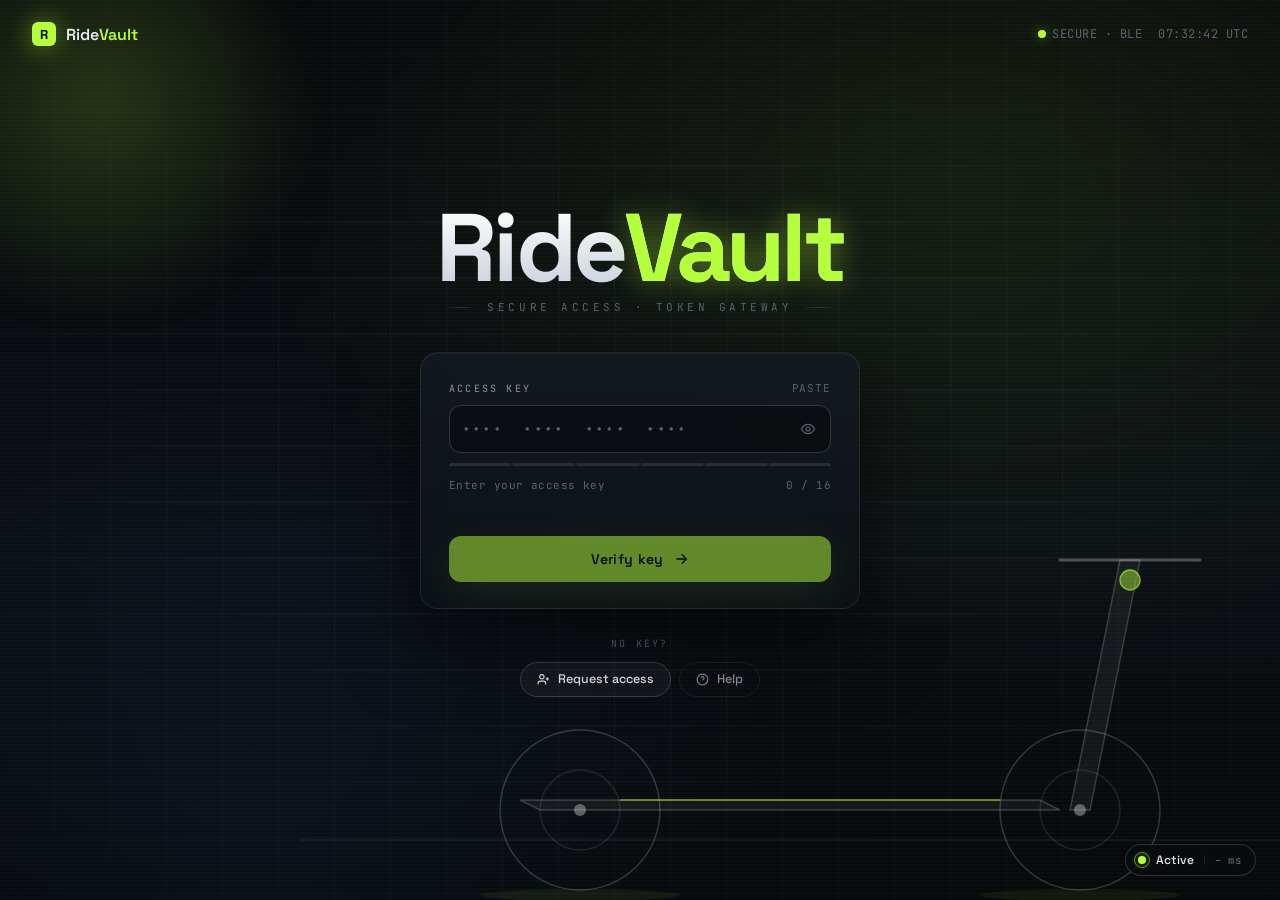
==== ride/index.html @ 873e5217 "Create index.html" ====
<!doctype html>
<html lang="en">
<head>
<meta charset="utf-8" />
<meta name="viewport" content="width=device-width,initial-scale=1,maximum-scale=1" />
<title>RideVault</title>
<link rel="preconnect" href="https://fonts.googleapis.com">
<link rel="preconnect" href="https://fonts.gstatic.com" crossorigin>
<link href="https://fonts.googleapis.com/css2?family=Space+Grotesk:wght@400;500;600;700&family=JetBrains+Mono:wght@400;500;600&display=swap" rel="stylesheet">
<style>
:root {
  --bg-0: #07090c;
  --bg-1: #0c1117;
  --bg-2: #131a22;
  --line: rgba(255,255,255,0.08);
  --line-strong: rgba(255,255,255,0.16);
  --fg: #e7ecf3;
  --fg-dim: #8a95a5;
  --fg-mute: #5a6470;
  --accent: #b6ff3c;
  --accent-soft: rgba(182,255,60,0.12);
  --accent-glow: rgba(182,255,60,0.45);
  --danger: #ff6a6a;
  --yellow: #ffb547;
}
* { box-sizing: border-box; margin: 0; padding: 0; -webkit-tap-highlight-color: transparent; }
html, body { height: 100%; }
body {
  font-family: "Space Grotesk", system-ui, sans-serif;
  background: var(--bg-0); color: var(--fg);
  -webkit-font-smoothing: antialiased; min-height: 100dvh;
}

/* Sections */
.section { display: none; }
.section.visible { display: block; }
#sec-login { height: 100dvh; overflow: hidden; }
#sec-connect, #sec-controls {
  min-height: 100dvh; display: none; flex-direction: column;
  align-items: center; justify-content: center; padding: 2rem 1.25rem 3rem;
}
#sec-connect.visible, #sec-controls.visible { display: flex; }

/* Loading overlay */
#loading-overlay {
  position: fixed; inset: 0; z-index: 999;
  background: var(--bg-0);
  display: flex; align-items: center; justify-content: center;
  flex-direction: column; gap: 16px;
  transition: opacity .4s;
}
#loading-overlay.fade { opacity: 0; pointer-events: none; }
.loading-brand { font-weight: 700; font-size: 28px; letter-spacing: -0.03em; }
.loading-brand span { color: var(--accent); }
.loading-spinner {
  width: 28px; height: 28px;
  border: 2px solid var(--line-strong); border-top-color: var(--accent);
  border-radius: 50%; animation: spin .75s linear infinite;
}
@keyframes spin { to { transform: rotate(360deg); } }

/* Background */
.bg {
  position: fixed; inset: 0; z-index: 0; overflow: hidden;
  background:
    radial-gradient(1200px 800px at 75% 20%, rgba(182,255,60,0.08), transparent 60%),
    radial-gradient(900px 700px at 20% 90%, rgba(60,140,255,0.06), transparent 60%),
    linear-gradient(180deg, #06080b 0%, #0a0e13 60%, #060809 100%);
}
.bg-grid {
  position: absolute; inset: -2px;
  background-image: linear-gradient(var(--line) 1px, transparent 1px),
    linear-gradient(90deg, var(--line) 1px, transparent 1px);
  background-size: 56px 56px;
  mask-image: radial-gradient(ellipse 80% 70% at 50% 50%, #000 40%, transparent 100%);
  opacity: 0.55;
}
.bg-scan {
  position: absolute; inset: 0;
  background: repeating-linear-gradient(to bottom, rgba(255,255,255,0.014) 0 2px, transparent 2px 4px);
  pointer-events: none;
}
.orb {
  position: absolute; width: 520px; height: 520px;
  left: -160px; top: -160px; border-radius: 50%;
  background: radial-gradient(circle at 50% 50%, rgba(182,255,60,0.18), transparent 60%);
  filter: blur(20px); animation: drift 18s ease-in-out infinite alternate;
}
@keyframes drift { 0% { transform: translate(0,0) scale(1); } 100% { transform: translate(80px,60px) scale(1.1); } }
.scooter-wrap {
  position: absolute; right: -120px; bottom: -60px;
  width: 1100px; height: 620px; pointer-events: none;
  filter: drop-shadow(0 30px 80px rgba(182,255,60,0.08)); opacity: 0.85;
}
.scooter-wrap svg { width: 100%; height: 100%; display: block; }

/* Topbar */
.topbar {
  position: fixed; top: 0; left: 0; right: 0; z-index: 5;
  display: flex; align-items: center; justify-content: space-between;
  padding: 22px 32px; pointer-events: none;
}
.topbar > * { pointer-events: auto; }
.brand { display: flex; align-items: center; gap: 10px; font-weight: 600; font-size: 16px; }
.brand-mark {
  width: 24px; height: 24px; display: grid; place-items: center;
  border-radius: 6px; background: var(--accent); color: #07090c;
  font-weight: 700; font-size: 13px; box-shadow: 0 0 24px var(--accent-glow);
}
.brand-name b { color: var(--accent); font-weight: 600; }
.top-right {
  display: flex; align-items: center; gap: 16px; color: var(--fg-mute);
  font-size: 12px; font-family: "JetBrains Mono", monospace;
  letter-spacing: 0.04em; text-transform: uppercase;
}
.status-dot {
  width: 8px; height: 8px; border-radius: 50%;
  background: var(--accent); box-shadow: 0 0 12px var(--accent-glow);
  display: inline-block; margin-right: 6px; animation: pulse 2.4s ease-in-out infinite;
}
@keyframes pulse { 0%,100% { opacity:1; } 50% { opacity:0.4; } }

/* Status pill */
.status-pill {
  position: fixed; right: 24px; bottom: 24px; z-index: 4;
  display: inline-flex; align-items: center; gap: 10px;
  padding: 9px 14px 9px 12px;
  background: rgba(8,12,16,0.7); border: 1px solid var(--line-strong); border-radius: 99px;
  color: var(--fg); font: 500 12px/1 "Space Grotesk", sans-serif;
  backdrop-filter: blur(12px); cursor: pointer; transition: border-color .2s;
}
.status-pill:hover { border-color: var(--accent); }
.status-pill-dot {
  width: 8px; height: 8px; border-radius: 50%;
  background: var(--accent); box-shadow: 0 0 10px var(--accent-glow); position: relative;
}
.status-pill-dot::after {
  content: ""; position: absolute; inset: -4px;
  border-radius: 50%; border: 1px solid var(--accent);
  opacity: 0.5; animation: ping 2.2s ease-out infinite;
}
@keyframes ping { 0% { transform: scale(0.6); opacity: 0.6; } 100% { transform: scale(1.6); opacity: 0; } }
.status-pill-meta {
  color: var(--fg-mute); font-family: "JetBrains Mono", monospace;
  font-size: 10.5px; letter-spacing: 0.04em;
  padding-left: 10px; border-left: 1px solid var(--line);
}

/* Battery pill */
.bat-pill {
  position: fixed; right: 24px; bottom: 24px; z-index: 4;
  display: none; align-items: center; gap: 8px; padding: 8px 14px 8px 11px;
  background: rgba(8,12,16,0.82); border: 1px solid var(--line-strong); border-radius: 99px;
  color: var(--fg); font: 600 13px/1 "Space Grotesk", sans-serif;
  backdrop-filter: blur(12px); transition: border-color .3s;
}
.bat-pill.visible { display: inline-flex; }
.bat-pill-pct { font-family: "JetBrains Mono", monospace; font-size: 13px; letter-spacing: 0.03em; }

/* Login */
.stage {
  position: relative; z-index: 2; height: 100vh;
  display: grid; place-items: center; padding: 80px 24px;
}
.hero {
  position: relative; width: min(440px, 100%);
  display: flex; flex-direction: column; align-items: center;
}
.wordmark {
  font-weight: 700; font-size: clamp(56px, 9vw, 96px);
  line-height: 0.95; letter-spacing: -0.04em; text-align: center; margin: 0 0 6px;
  background: linear-gradient(180deg, #fff 0%, #c8d0dc 100%);
  -webkit-background-clip: text; background-clip: text; color: transparent;
}
.wordmark .v { color: var(--accent); -webkit-text-fill-color: var(--accent); text-shadow: 0 0 30px var(--accent-glow); }
.tagline {
  font-family: "JetBrains Mono", monospace; font-size: 11px; letter-spacing: 0.32em;
  color: var(--fg-mute); text-transform: uppercase; margin: 0 0 38px;
  display: flex; align-items: center; gap: 10px;
}
.tagline::before, .tagline::after {
  content: ""; height: 1px; flex: 1;
  background: linear-gradient(90deg, transparent, var(--line-strong), transparent); min-width: 32px;
}

.card-login {
  width: 100%;
  background: linear-gradient(180deg, rgba(20,26,34,0.78), rgba(12,17,23,0.78));
  border: 1px solid var(--line); border-radius: 18px;
  backdrop-filter: blur(14px);
  box-shadow: 0 1px 0 rgba(255,255,255,0.04) inset, 0 30px 80px rgba(0,0,0,0.55);
  overflow: hidden;
}
.panel { padding: 28px 28px 26px; }
.label-row { display: flex; justify-content: space-between; align-items: baseline; margin-bottom: 10px; }
.label { font-family: "JetBrains Mono", monospace; font-size: 10px; letter-spacing: 0.22em; color: var(--fg-dim); text-transform: uppercase; }
.label-help { font-size: 11px; color: var(--fg-mute); background: none; border: 0; cursor: pointer; font-family: "JetBrains Mono", monospace; letter-spacing: 0.08em; text-transform: uppercase; }
.label-help:hover { color: var(--accent); }

.input-shell {
  position: relative; border: 1px solid var(--line-strong); border-radius: 12px;
  background: rgba(7,9,12,0.6); transition: border-color .2s, box-shadow .2s;
  display: flex; align-items: stretch;
}
.input-shell:focus-within { border-color: var(--accent); box-shadow: 0 0 0 3px var(--accent-soft); }
.input-shell.error { border-color: var(--danger); box-shadow: 0 0 0 3px rgba(255,106,106,0.12); }
.input-shell.success { border-color: var(--accent); box-shadow: 0 0 0 3px var(--accent-soft); }
.input-main {
  flex: 1; background: transparent; border: 0; outline: 0;
  padding: 14px 12px; color: var(--fg);
  font-family: "JetBrains Mono", monospace; font-size: 14px; letter-spacing: 0.04em; min-width: 0;
}
.input-main::placeholder { color: var(--fg-mute); letter-spacing: 0.16em; }
.input-action { background: none; border: 0; cursor: pointer; padding: 0 14px; color: var(--fg-mute); display: grid; place-items: center; transition: color .2s; }
.input-action:hover { color: var(--fg); }

.meter { height: 3px; margin-top: 10px; background: rgba(255,255,255,0.05); border-radius: 99px; overflow: hidden; display: flex; gap: 3px; }
.meter span { flex: 1; background: rgba(255,255,255,0.06); border-radius: 99px; transition: background .25s; }
.meter span.on { background: var(--accent); box-shadow: 0 0 8px var(--accent-glow); }

.hint { margin-top: 12px; display: flex; justify-content: space-between; align-items: center; font-size: 11px; color: var(--fg-mute); font-family: "JetBrains Mono", monospace; letter-spacing: 0.04em; }
.hint .err { color: var(--danger); }
.hint .ok  { color: var(--accent); }

.submit {
  display: flex; align-items: center; justify-content: center; gap: 10px;
  width: 100%; margin-top: 22px; padding: 14px 18px;
  background: var(--accent); color: #07090c; border: 0; border-radius: 12px;
  font: inherit; font-weight: 600; font-size: 14px; letter-spacing: 0.02em;
  cursor: pointer; transition: transform .12s, box-shadow .2s, filter .2s;
  box-shadow: 0 12px 40px rgba(182,255,60,0.18), 0 0 0 1px rgba(255,255,255,0.06) inset;
  position: relative; overflow: hidden;
}
.submit:hover { filter: brightness(1.05); }
.submit:active { transform: translateY(1px); }
.submit[disabled] { opacity: 0.5; cursor: not-allowed; }
.submit .arrow { transition: transform .2s; }
.submit:hover .arrow { transform: translateX(3px); }
.submit.loading { color: transparent; }
.submit .spinner-btn { position: absolute; inset: 0; display: grid; place-items: center; color: #07090c; }
.submit .spinner-btn[hidden] { display: none !important; }
.submit .spinner-btn::after { content: ""; width: 16px; height: 16px; border: 2px solid rgba(7,9,12,0.25); border-top-color: #07090c; border-radius: 50%; animation: spin .7s linear infinite; }

.footer-cta { margin-top: 28px; display: flex; flex-direction: column; align-items: center; gap: 12px; }
.footer-cta-text { font-family: "JetBrains Mono", monospace; font-size: 10px; letter-spacing: 0.22em; text-transform: uppercase; color: var(--fg-mute); }
.footer-cta-actions { display: flex; gap: 8px; }
.cta { display: inline-flex; align-items: center; gap: 8px; padding: 10px 16px; border-radius: 99px; font: 500 12.5px/1 "Space Grotesk", sans-serif; text-decoration: none; transition: all .2s; }
.cta-primary { background: rgba(255,255,255,0.04); border: 1px solid var(--line-strong); color: var(--fg); }
.cta-primary:hover { background: var(--accent-soft); border-color: var(--accent); color: var(--accent); }
.cta-ghost { background: transparent; border: 1px solid var(--line); color: var(--fg-dim); }
.cta-ghost:hover { border-color: var(--line-strong); color: var(--fg); }

/* Controls */
.ctrl-card {
  width: 100%; max-width: 380px;
  background: linear-gradient(180deg, rgba(20,26,34,0.78), rgba(12,17,23,0.78));
  border: 1px solid var(--line); border-radius: 18px;
  backdrop-filter: blur(14px); box-shadow: 0 30px 80px rgba(0,0,0,0.55); overflow: hidden;
}
.scooter-stage {
  padding: 2rem 1.5rem 1.25rem; text-align: center;
  background: linear-gradient(180deg, rgba(182,255,60,0.04) 0%, transparent 60%);
  border-bottom: 1px solid var(--line); position: relative;
}
.scooter-ring {
  position: absolute; top: 50%; left: 50%; transform: translate(-50%, -48%);
  width: 170px; height: 170px; border-radius: 50%; border: 1px solid rgba(182,255,60,0.1); pointer-events: none;
}
.scooter-ring::before { content: ''; position: absolute; inset: 12px; border-radius: 50%; border: 1px solid rgba(182,255,60,0.06); }
.scooter-svg { position: relative; z-index: 1; margin-bottom: 1rem; }
.scooter-title-row { display: flex; align-items: center; justify-content: center; gap: 0.45rem; }
.scooter-title { font-size: 1.05rem; font-weight: 700; }
.dot { width: 7px; height: 7px; border-radius: 50%; background: var(--fg-mute); flex-shrink: 0; transition: background .3s; }
.dot.live { background: var(--accent); box-shadow: 0 0 8px var(--accent-glow); animation: blink 2.2s ease-in-out infinite; }
.dot.busy { background: var(--yellow); animation: blink 0.75s ease-in-out infinite; }
@keyframes blink { 0%,100% { opacity:1; } 50% { opacity:0.35; } }
.scooter-sub { font-size: 0.76rem; color: var(--fg-mute); margin-top: 0.25rem; }

.actions { padding: 1rem; display: flex; flex-direction: column; gap: 0.55rem; }
.btn { border: none; border-radius: 10px; font-size: 0.92rem; font-weight: 700; padding: 0.8rem 1rem; cursor: pointer; display: flex; align-items: center; justify-content: center; gap: 0.5rem; transition: opacity .15s, transform .1s; letter-spacing: 0.15px; font-family: "Space Grotesk", sans-serif; }
.btn:active { transform: scale(0.97); opacity: 0.88; }
.btn-green { background: var(--accent); color: #07090c; box-shadow: 0 4px 16px rgba(182,255,60,0.22); }
.btn-flat { background: rgba(255,255,255,0.06); color: var(--fg); border: 1px solid var(--line); }
.btn-ghost { background: transparent; color: var(--fg-mute); border: 1px solid var(--line); }
.btn-row { display: flex; gap: 0.55rem; }
.btn-row .btn { flex: 1; }
.btn-out { margin-top: 0.75rem; background: transparent; color: var(--fg-mute); border: 1px solid var(--line); border-radius: 10px; font-size: 0.85rem; font-weight: 600; padding: 0.7rem 1rem; cursor: pointer; width: 100%; max-width: 380px; display: flex; align-items: center; justify-content: center; gap: 0.4rem; font-family: "Space Grotesk", sans-serif; transition: color .15s, border-color .15s; }
.btn-out:hover { color: var(--fg); border-color: var(--line-strong); }

.status-bar { display: flex; align-items: center; justify-content: space-between; padding: 0.55rem 1rem 0; }
.status-label { font-size: 0.72rem; color: var(--fg-mute); font-family: "JetBrains Mono", monospace; }
.btn-refresh { background: none; border: none; color: var(--fg-mute); font-size: 0.75rem; cursor: pointer; padding: 0.2rem 0.4rem; border-radius: 6px; transition: color .15s, background .15s; }
.btn-refresh:hover { color: var(--accent); background: var(--accent-soft); }

.toast { position: fixed; bottom: 2rem; left: 50%; transform: translateX(-50%) translateY(100px); background: rgba(8,12,16,0.9); border: 1px solid var(--line-strong); border-radius: 99px; padding: 0.6rem 1.4rem; font-size: 0.82rem; font-weight: 600; white-space: nowrap; transition: transform .32s cubic-bezier(0.34,1.56,0.64,1), opacity .28s; opacity: 0; z-index: 200; pointer-events: none; font-family: "Space Grotesk", sans-serif; }
.toast.show { transform: translateX(-50%) translateY(0); opacity: 1; }
.toast.ok   { border-color: var(--accent); color: var(--accent); }
.toast.err  { border-color: var(--danger); color: var(--danger); }
.toast.info { color: var(--fg); }

.spin { width: 17px; height: 17px; border: 2px solid rgba(255,255,255,0.2); border-top-color: currentColor; border-radius: 50%; animation: spin .65s linear infinite; flex-shrink: 0; }
.btn-green .spin { border-color: rgba(7,9,12,0.2); border-top-color: #07090c; }

@media (max-width: 420px) { .panel { padding: 22px 20px; } }
</style>
</head>
<body>

<!-- Loading overlay shown while checking saved session -->
<div id="loading-overlay">
  <div class="loading-brand">Ride<span>Vault</span></div>
  <div class="loading-spinner"></div>
</div>

<!-- Background -->
<div class="bg" id="bg" aria-hidden="true">
  <div class="orb"></div>
  <div class="bg-grid"></div>
  <div class="scooter-wrap" id="scooterWrap">
    <svg viewBox="0 0 1100 620" fill="none" stroke="rgba(255,255,255,0.18)" stroke-width="1.4">
      <line x1="0" y1="500" x2="1100" y2="500" stroke="rgba(255,255,255,0.08)"/>
      <circle cx="280" cy="470" r="80" stroke="rgba(255,255,255,0.22)"/><circle cx="280" cy="470" r="40" stroke="rgba(255,255,255,0.12)"/><circle cx="280" cy="470" r="6" fill="rgba(255,255,255,0.4)" stroke="none"/>
      <circle cx="780" cy="470" r="80" stroke="rgba(255,255,255,0.22)"/><circle cx="780" cy="470" r="40" stroke="rgba(255,255,255,0.12)"/><circle cx="780" cy="470" r="6" fill="rgba(255,255,255,0.4)" stroke="none"/>
      <path d="M 220 460 L 740 460 L 760 470 L 240 470 Z" fill="rgba(255,255,255,0.06)" stroke="rgba(255,255,255,0.22)"/>
      <line x1="320" y1="460" x2="700" y2="460" stroke="rgba(182,255,60,0.5)" stroke-width="2"/>
      <path d="M 770 470 L 820 220 L 840 220 L 790 470 Z" fill="rgba(255,255,255,0.06)" stroke="rgba(255,255,255,0.22)"/>
      <line x1="760" y1="220" x2="900" y2="220" stroke="rgba(255,255,255,0.3)" stroke-width="3" stroke-linecap="round"/>
      <circle cx="830" cy="240" r="10" fill="rgba(182,255,60,0.5)" stroke="rgba(182,255,60,0.8)"/>
      <ellipse cx="280" cy="555" rx="100" ry="6" fill="rgba(182,255,60,0.08)" stroke="none"/>
      <ellipse cx="780" cy="555" rx="100" ry="6" fill="rgba(182,255,60,0.08)" stroke="none"/>
    </svg>
  </div>
  <div class="bg-scan"></div>
</div>

<!-- Topbar -->
<div class="topbar">
  <div class="brand"><div class="brand-mark">R</div><div class="brand-name">Ride<b>Vault</b></div></div>
  <div class="top-right"><span><span class="status-dot"></span>SECURE · BLE</span><span id="clock">00:00:00 UTC</span></div>
</div>

<!-- LOGIN -->
<div class="section visible" id="sec-login">
  <div class="stage">
    <div class="hero">
      <h1 class="wordmark">Ride<span class="v">Vault</span></h1>
      <p class="tagline">Secure access · Token gateway</p>
      <div class="card-login">
        <div class="panel">
          <form id="form" novalidate>
            <div class="label-row">
              <span class="label">Access Key</span>
              <button type="button" class="label-help" id="pasteBtn">Paste</button>
            </div>
            <div class="input-shell" id="inputShell">
              <input class="input-main" id="tokenInput" type="password"
                spellcheck="false" autocomplete="off" placeholder="••••  ••••  ••••  ••••" maxlength="48" />
              <button type="button" class="input-action" id="toggleVis">
                <svg id="eyeIcon" width="16" height="16" viewBox="0 0 24 24" fill="none" stroke="currentColor" stroke-width="1.8">
                  <path d="M2 12s4-7 10-7 10 7 10 7-4 7-10 7S2 12 2 12z"/><circle cx="12" cy="12" r="3"/>
                </svg>
              </button>
            </div>
            <div class="meter" id="meter"><span></span><span></span><span></span><span></span><span></span><span></span></div>
            <div class="hint">
              <span id="hintLeft">Enter your access key</span>
              <span id="hintRight">0 / 16</span>
            </div>
            <div id="login-err" style="margin-top:10px;font-size:12px;color:var(--danger);font-family:'JetBrains Mono',monospace;min-height:1em"></div>
            <button class="submit" id="submitBtn" type="submit" disabled>
              <span class="label-text">Verify key</span>
              <svg class="arrow" width="16" height="16" viewBox="0 0 24 24" fill="none" stroke="currentColor" stroke-width="2"><path d="M5 12h14M13 5l7 7-7 7"/></svg>
              <span class="spinner-btn" hidden></span>
            </button>
          </form>
        </div>
      </div>
      <div class="footer-cta">
        <div class="footer-cta-text">No key?</div>
        <div class="footer-cta-actions">
          <a href="https://discord.gg/9b5H7mysuz" target="_blank" rel="noopener" class="cta cta-primary">
            <svg width="13" height="13" viewBox="0 0 24 24" fill="none" stroke="currentColor" stroke-width="2"><path d="M16 21v-2a4 4 0 0 0-4-4H6a4 4 0 0 0-4 4v2"/><circle cx="9" cy="7" r="4"/><path d="M19 8v6M22 11h-6"/></svg>
            Request access
          </a>
          <a href="https://discord.gg/9b5H7mysuz" target="_blank" rel="noopener" class="cta cta-ghost">
            <svg width="13" height="13" viewBox="0 0 24 24" fill="none" stroke="currentColor" stroke-width="2"><circle cx="12" cy="12" r="10"/><path d="M9.1 9a3 3 0 0 1 5.8 1c0 2-3 3-3 3"/><line x1="12" y1="17" x2="12.01" y2="17"/></svg>
            Help
          </a>
        </div>
      </div>
    </div>
  </div>
</div>

<!-- CONNECT -->
<div class="section" id="sec-connect">
  <div class="ctrl-card">
    <div class="scooter-stage">
      <div class="scooter-ring"></div>
      <svg class="scooter-svg" width="200" height="120" viewBox="0 0 200 120" fill="none">
        <circle cx="38"  cy="92" r="22" stroke="#b6ff3c" stroke-width="2" opacity="0.25"/><circle cx="38"  cy="92" r="16" stroke="#b6ff3c" stroke-width="2.5" opacity="0.55"/><circle cx="38"  cy="92" r="6"  fill="#b6ff3c"   opacity="0.3"/>
        <circle cx="162" cy="92" r="22" stroke="#b6ff3c" stroke-width="2" opacity="0.25"/><circle cx="162" cy="92" r="16" stroke="#b6ff3c" stroke-width="2.5" opacity="0.55"/><circle cx="162" cy="92" r="6"  fill="#b6ff3c"   opacity="0.3"/>
        <rect x="52" y="84" width="80" height="10" rx="5" fill="#1c1c22" stroke="#b6ff3c" stroke-width="1.8" opacity="0.8"/>
        <path d="M108 89 L130 48" stroke="#b6ff3c" stroke-width="3" stroke-linecap="round"/>
        <line x1="130" y1="48" x2="148" y2="24" stroke="#b6ff3c" stroke-width="3" stroke-linecap="round"/>
        <path d="M148 48 L162 76" stroke="#b6ff3c" stroke-width="2.8" stroke-linecap="round"/>
        <path d="M130 48 L148 48" stroke="#b6ff3c" stroke-width="2.2" stroke-linecap="round"/>
        <line x1="148" y1="24" x2="148" y2="14" stroke="#b6ff3c" stroke-width="2.8" stroke-linecap="round"/>
        <path d="M138 14 L158 14" stroke="#b6ff3c" stroke-width="3" stroke-linecap="round"/>
        <rect x="136" y="11" width="5" height="6" rx="2.5" fill="#b6ff3c" opacity="0.7"/>
        <rect x="159" y="11" width="5" height="6" rx="2.5" fill="#b6ff3c" opacity="0.7"/>
      </svg>
      <div class="scooter-title-row"><div class="dot" id="conn-dot"></div><div class="scooter-title">No scooter connected</div></div>
      <div class="scooter-sub" id="conn-status">Ready to connect</div>
    </div>
    <div class="actions">
      <button class="btn btn-green" id="btn-connect" onclick="doConnect()" style="font-size:1rem;padding:0.95rem">
        <svg width="18" height="18" viewBox="0 0 24 24" fill="none" stroke="currentColor" stroke-width="2.3" stroke-linecap="round" stroke-linejoin="round"><path d="M5 12.55a11 11 0 0 1 14.08 0"/><path d="M1.42 9a16 16 0 0 1 21.16 0"/><path d="M8.53 16.11a6 6 0 0 1 6.95 0"/><circle cx="12" cy="20" r="1" fill="currentColor"/></svg>
        Connect to scooter
      </button>
    </div>
  </div>
  <button class="btn-out" onclick="doLogout()">
    <svg width="14" height="14" viewBox="0 0 24 24" fill="none" stroke="currentColor" stroke-width="2.2" stroke-linecap="round"><path d="M9 21H5a2 2 0 0 1-2-2V5a2 2 0 0 1 2-2h4"/><polyline points="16 17 21 12 16 7"/><line x1="21" y1="12" x2="9" y2="12"/></svg>
    Sign out
  </button>
</div>

<!-- CONTROLS -->
<div class="section" id="sec-controls">
  <div class="ctrl-card">
    <div class="scooter-stage">
      <div class="scooter-ring"></div>
      <svg class="scooter-svg" width="200" height="120" viewBox="0 0 200 120" fill="none">
        <circle cx="38"  cy="92" r="22" stroke="#b6ff3c" stroke-width="2" opacity="0.35"/><circle cx="38"  cy="92" r="16" stroke="#b6ff3c" stroke-width="2.5"/><circle cx="38"  cy="92" r="6"  fill="#b6ff3c"   opacity="0.45"/>
        <circle cx="162" cy="92" r="22" stroke="#b6ff3c" stroke-width="2" opacity="0.35"/><circle cx="162" cy="92" r="16" stroke="#b6ff3c" stroke-width="2.5"/><circle cx="162" cy="92" r="6"  fill="#b6ff3c"   opacity="0.45"/>
        <rect x="52" y="84" width="80" height="10" rx="5" fill="#1c1c22" stroke="#b6ff3c" stroke-width="1.8"/>
        <path d="M108 89 L130 48" stroke="#b6ff3c" stroke-width="3" stroke-linecap="round"/>
        <line x1="130" y1="48" x2="148" y2="24" stroke="#b6ff3c" stroke-width="3" stroke-linecap="round"/>
        <path d="M148 48 L162 76" stroke="#b6ff3c" stroke-width="2.8" stroke-linecap="round"/>
        <path d="M130 48 L148 48" stroke="#b6ff3c" stroke-width="2.2" stroke-linecap="round"/>
        <line x1="148" y1="24" x2="148" y2="14" stroke="#b6ff3c" stroke-width="2.8" stroke-linecap="round"/>
        <path d="M138 14 L158 14" stroke="#b6ff3c" stroke-width="3" stroke-linecap="round"/>
        <rect x="136" y="11" width="5" height="6" rx="2.5" fill="#b6ff3c"/>
        <rect x="159" y="11" width="5" height="6" rx="2.5" fill="#b6ff3c"/>
        <circle cx="162" cy="72" r="7" fill="#b6ff3c" opacity="0.2"/><circle cx="162" cy="72" r="4" fill="#b6ff3c" opacity="0.7"/><circle cx="162" cy="72" r="1.8" fill="white"/>
      </svg>
      <div class="scooter-title-row"><div class="dot live" id="ctrl-dot"></div><div class="scooter-title" id="scooter-name-ctrl">Scooter</div></div>
      <div class="scooter-sub" id="conn-status-ctrl">Connected</div>
    </div>
    <div class="status-bar">
      <span class="status-label" id="conn-status2">Connected</span>
      <button class="btn-refresh" onclick="doRefreshStatus()">
        <svg width="12" height="12" viewBox="0 0 24 24" fill="none" stroke="currentColor" stroke-width="2.5" stroke-linecap="round"><polyline points="23 4 23 10 17 10"/><path d="M20.49 15a9 9 0 1 1-2.12-9.36L23 10"/></svg>
        Refresh
      </button>
    </div>
    <div class="actions">
      <div class="btn-row">
        <button class="btn btn-green" id="btn-unlock" onclick="doCommand('unlock')">
          <svg width="16" height="16" viewBox="0 0 24 24" fill="none" stroke="currentColor" stroke-width="2.3" stroke-linecap="round" stroke-linejoin="round"><rect x="3" y="11" width="18" height="11" rx="2"/><path d="M7 11V7a5 5 0 0 1 9.9-1"/></svg>
          Unlock
        </button>
        <button class="btn btn-flat" id="btn-lock" onclick="doCommand('lock')">
          <svg width="16" height="16" viewBox="0 0 24 24" fill="none" stroke="currentColor" stroke-width="2.3" stroke-linecap="round" stroke-linejoin="round"><rect x="3" y="11" width="18" height="11" rx="2"/><path d="M7 11V7a5 5 0 0 1 10 0v4"/></svg>
          Lock
        </button>
      </div>
      <div class="btn-row" id="btn-bat-row">
        <button class="btn btn-flat" onclick="doCommand('bat_unlock')">
          <svg width="15" height="15" viewBox="0 0 24 24" fill="none" stroke="currentColor" stroke-width="2.2" stroke-linecap="round" stroke-linejoin="round"><rect x="2" y="7" width="16" height="10" rx="2"/><path d="M22 11v2"/><line x1="6" y1="11" x2="12" y2="11"/></svg>
          Open battery
        </button>
        <button class="btn btn-flat" onclick="doCommand('bat_lock')">
          <svg width="15" height="15" viewBox="0 0 24 24" fill="none" stroke="currentColor" stroke-width="2.2" stroke-linecap="round" stroke-linejoin="round"><rect x="2" y="7" width="16" height="10" rx="2"/><path d="M22 11v2"/></svg>
          Close battery
        </button>
      </div>
      <div class="btn-row" style="margin-top:0.1rem">
        <button class="btn btn-ghost" onclick="doDisconnect()">
          <svg width="14" height="14" viewBox="0 0 24 24" fill="none" stroke="currentColor" stroke-width="2.2" stroke-linecap="round"><line x1="18" y1="6" x2="6" y2="18"/><line x1="6" y1="6" x2="18" y2="18"/></svg>
          Disconnect
        </button>
        <button class="btn btn-ghost" onclick="doLogout()">
          <svg width="14" height="14" viewBox="0 0 24 24" fill="none" stroke="currentColor" stroke-width="2.2" stroke-linecap="round"><path d="M9 21H5a2 2 0 0 1-2-2V5a2 2 0 0 1 2-2h4"/><polyline points="16 17 21 12 16 7"/><line x1="21" y1="12" x2="9" y2="12"/></svg>
          Sign out
        </button>
      </div>
    </div>
  </div>
</div>

<button class="status-pill" id="statusPill" type="button">
  <span class="status-pill-dot"></span>
  <span id="statusPillLabel">Active</span>
  <span class="status-pill-meta" id="statusPing">– ms</span>
</button>

<div class="bat-pill" id="batPill">
  <span style="display:flex;align-items:center;color:var(--accent)">
    <svg width="16" height="11" viewBox="0 0 16 11" fill="none">
      <rect x="0.5" y="0.5" width="13" height="10" rx="2" stroke="currentColor" stroke-opacity="0.6"/>
      <rect id="batPillFillRect" x="2" y="2" width="9" height="7" rx="1" fill="currentColor"/>
      <path d="M14.5 3.5v4" stroke="currentColor" stroke-width="1.5" stroke-linecap="round"/>
    </svg>
  </span>
  <span class="bat-pill-pct" id="batPillPct">–%</span>
</div>

<div class="toast" id="toast"></div>

<script>
"use strict";

const API = "https://blurproxy-plus.ridevault.workers.dev";

const BLE_PROFILES = {
  new: {
    service: "86531001-43e6-47b7-9cb0-5fc21d4ae340",
    write:   "86531002-43e6-47b7-9cb0-5fc21d4ae340",
    notify:  "86531003-43e6-47b7-9cb0-5fc21d4ae340",
  },
  old: {
    service: "00001001-0000-1000-8000-00805f9b34fb",
    write:   "00001002-0000-1000-8000-00805f9b34fb",
    notify:  "00001003-0000-1000-8000-00805f9b34fb",
  },
};
const CMD = { init:0x01, status:0x02, unlock:0x10, lock:0x11, bat_unlock:0x20, bat_lock:0x21 };

function hex2bytes(hex) {
  const a = new Uint8Array(hex.length / 2);
  for (let i = 0; i < a.length; i++) a[i] = parseInt(hex.substr(i*2,2),16);
  return a;
}
function bytes2hex(buf) {
  return Array.from(new Uint8Array(buf)).map(b => b.toString(16).padStart(2,"0")).join("");
}
function makeNonce() {
  const b = new Uint8Array(8); crypto.getRandomValues(b); return bytes2hex(b);
}
async function maskPacket(packetBytes, sessionKey, nonce) {
  const km = new TextEncoder().encode(sessionKey + nonce);
  const hb = await crypto.subtle.digest("SHA-256", km);
  const mask = new Uint8Array(hb);
  return packetBytes.map((b, i) => b ^ mask[i % 32]);
}
async function buildInitPacket(sessionKey, nonce) {
  const keyHash = new Uint8Array(await crypto.subtle.digest("SHA-256", new TextEncoder().encode(sessionKey)));
  const nonceBytes = hex2bytes(nonce);
  const pkt = new Uint8Array(14);
  pkt[0] = CMD.init;
  pkt.set(nonceBytes, 1);
  pkt.set(keyHash.slice(0,4), 9);
  pkt[13] = pkt.slice(0,13).reduce((a,b) => (a+b)&0xff, 0);
  return pkt;
}
function buildCommandPacket(action, nonce) {
  const opcode = CMD[action];
  const nonceBytes = hex2bytes(nonce);
  const seq = Math.floor(Math.random() * 256);
  const pkt = new Uint8Array(11);
  pkt[0] = opcode; pkt.set(nonceBytes, 1); pkt[9] = seq;
  pkt[10] = pkt.slice(0,10).reduce((a,b) => (a+b)&0xff, 0);
  return pkt;
}
function parseInitResponse(respBytes) {
  if (!respBytes || respBytes.length < 2) return { ok:false, error:"Empty response" };
  if (respBytes[0] !== 0x81) return { ok:false, error:`Bad opcode: 0x${respBytes[0].toString(16)}` };
  if (respBytes[1] !== 0x00) return { ok:false, error:`Scooter error: 0x${respBytes[1].toString(16)}` };
  return { ok:true, battery: respBytes.length > 2 ? respBytes[2] : null };
}
function parseCommandResponse(action, respBytes) {
  if (!respBytes || respBytes.length < 3) return { ok:false, error:"Short response" };
  const expectedOpcode = CMD[action] | 0x80;
  if (respBytes[0] !== expectedOpcode && action !== "status") return { ok:false, error:"Opcode mismatch" };
  if (respBytes[1] !== 0x00) return { ok:false, error:`Error status: 0x${respBytes[1].toString(16)}` };
  const flags = respBytes[2] ?? 0;
  return { ok:true, locked:!!(flags&0x01), batOpen:!!(flags&0x02), battery: respBytes[3] ?? null };
}

let sessionToken = null;  // from /api/UseKey or localStorage
let sessionKey   = null;  // BLE session key derived after server auth
let scooterType  = "new";
let bleDevice=null, bleWrite=null, bleNotify=null, statusInt=null, toastTimer=null;

const clockEl = document.getElementById("clock");
function tick() { const d=new Date(),p=n=>String(n).padStart(2,"0"); clockEl.textContent=`${p(d.getUTCHours())}:${p(d.getUTCMinutes())}:${p(d.getUTCSeconds())} UTC`; }
tick(); setInterval(tick, 1000);
setInterval(() => { document.getElementById("statusPing").textContent=(10+Math.floor(Math.random()*8))+" ms"; }, 2400);

const scooterWrap = document.getElementById("scooterWrap");
document.addEventListener("mousemove", e => {
  const x=(e.clientX/window.innerWidth-0.5)*12, y=(e.clientY/window.innerHeight-0.5)*8;
  scooterWrap.style.transform=`translate(${x}px,${y}px)`;
});

// ── UI helpers ────────────────────────────────────────────────────────────────
function toast(msg, type="info", ms=2800) {
  const el=document.getElementById("toast"); el.textContent=msg; el.className="toast show "+type;
  clearTimeout(toastTimer); toastTimer=setTimeout(()=>el.className="toast",ms);
}
function show(id) {
  ["sec-login","sec-connect","sec-controls"].forEach(s=>document.getElementById(s).classList.remove("visible"));
  document.getElementById(id).classList.add("visible");
  const onLogin = id==="sec-login";
  document.getElementById("bg").style.display=onLogin?"":"none";
  document.getElementById("statusPill").style.display=onLogin?"":"none";
}
function setStatus(text, busy=false) {
  ["conn-status","conn-status-ctrl","conn-status2"].forEach(sid=>{const el=document.getElementById(sid);if(el)el.textContent=text;});
  const dot=document.getElementById("ctrl-dot"); if(dot) dot.className="dot"+(busy?" busy":" live");
}
function setLoading(btnId, on) {
  const btn=document.getElementById(btnId); if(!btn)return;
  if(on){btn._orig=btn.innerHTML;btn.innerHTML='<span class="spin"></span>';btn.disabled=true;}
  else{if(btn._orig)btn.innerHTML=btn._orig;btn.disabled=false;}
}
function setBattery(pct) {
  const pill=document.getElementById("batPill");
  if(pct==null){pill.classList.remove("visible");return;}
  const color=pct>40?"var(--accent)":pct>20?"var(--yellow)":"var(--danger)";
  document.getElementById("batPillPct").textContent=pct+"%";
  document.getElementById("batPillPct").style.color=color;
  const fillW=Math.round(Math.min(9,Math.max(0,(pct/100)*9)));
  const rect=document.getElementById("batPillFillRect");
  rect.setAttribute("width",fillW); rect.setAttribute("fill",pct>40?"#b6ff3c":pct>20?"#ffb547":"#ff6a6a");
  pill.style.borderColor=color; pill.classList.add("visible");
}
function hideLoader() {
  const el=document.getElementById("loading-overlay");
  el.classList.add("fade");
  setTimeout(()=>el.style.display="none",400);
}

// ── API calls ─────────────────────────────────────────────────────────────────
async function apiUseKey(token) {
  const r = await fetch(API+"/api/UseKey", {
    method:"POST",
    headers:{"Content-Type":"application/json"},
    body:JSON.stringify({ token }),
  });
  const d = await r.json();
  if(!r.ok || !d.ok) throw new Error(d.error || "Key rejected");
  return d.sessionToken;
}

async function apiVerifySession(st) {
  const r = await fetch(API+"/api/VerifySession", {
    method:"POST",
    headers:{"Content-Type":"application/json"},
    body:JSON.stringify({ sessionToken: st }),
  });
  const d = await r.json();
  return d.ok && d.valid;
}

// BLE session key = SHA-256(sessionToken + "ble-session") — never sent to server
async function deriveBleKey(st) {
  const buf = await crypto.subtle.digest("SHA-256", new TextEncoder().encode(st+"ble-session"));
  return bytes2hex(new Uint8Array(buf));
}

// ── Auto-login on page load ───────────────────────────────────────────────────
(async function checkSavedSession() {
  try {
    const saved = localStorage.getItem("rv_session");
    if (saved) {
      const valid = await apiVerifySession(saved);
      if (valid) {
        sessionToken = saved;
        sessionKey   = await deriveBleKey(saved);
        hideLoader();
        show("sec-connect");
        return;
      } else {
        localStorage.removeItem("rv_session");
      }
    }
  } catch(e) { /* network error, fall through to login */ }
  hideLoader();
  show("sec-login");
})();

// ── Login form ────────────────────────────────────────────────────────────────
const tokenInput=document.getElementById("tokenInput");
const meterEl=document.getElementById("meter");
const meterCells=[...meterEl.children];
const hintLeft=document.getElementById("hintLeft");
const hintRight=document.getElementById("hintRight");
const submitBtn=document.getElementById("submitBtn");
const labelText=submitBtn.querySelector(".label-text");
const spinnerBtn=submitBtn.querySelector(".spinner-btn");
const arrowEl=submitBtn.querySelector(".arrow");
const shell=document.getElementById("inputShell");
const loginErr=document.getElementById("login-err");

function updateMeter() {
  const len=tokenInput.value.trim().length;
  hintRight.textContent=`${Math.min(len,48)} / 16`;
  const filled=Math.min(meterCells.length,Math.floor(len/(48/meterCells.length)));
  meterCells.forEach((c,i)=>c.classList.toggle("on",i<filled));
  shell.classList.remove("error","success");
  submitBtn.disabled=len<16;
  if(len===0) hintLeft.innerHTML="Enter your access key";
  else if(len<16) hintLeft.innerHTML=`<span class="err">Need ${16-len} more characters</span>`;
  else hintLeft.innerHTML=`<span class="ok">Key length looks good</span>`;
}
tokenInput.addEventListener("input",updateMeter); updateMeter();

document.getElementById("pasteBtn").addEventListener("click", async()=>{
  try{ const t=await navigator.clipboard.readText(); tokenInput.value=t.trim().slice(0,48); updateMeter(); tokenInput.focus(); }
  catch{ tokenInput.focus(); }
});

let tokenVisible=false;
document.getElementById("toggleVis").addEventListener("click",()=>{
  tokenVisible=!tokenVisible; tokenInput.type=tokenVisible?"text":"password";
  document.getElementById("eyeIcon").innerHTML=tokenVisible
    ?'<path d="M2 12s4-7 10-7 10 7 10 7-4 7-10 7S2 12 2 12z"/><circle cx="12" cy="12" r="3"/><line x1="3" y1="3" x2="21" y2="21"/>'
    :'<path d="M2 12s4-7 10-7 10 7 10 7-4 7-10 7S2 12 2 12z"/><circle cx="12" cy="12" r="3"/>';
});

document.getElementById("form").addEventListener("submit", async(e)=>{
  e.preventDefault();
  const token=tokenInput.value.trim();
  if(token.length<16) return;
  loginErr.textContent="";
  submitBtn.classList.add("loading"); spinnerBtn.hidden=false; submitBtn.disabled=true;
  try {
    const st = await apiUseKey(token);
    // Save session token to localStorage for auto-login next time
    localStorage.setItem("rv_session", st);
    sessionToken = st;
    sessionKey   = await deriveBleKey(st);
    tokenInput.value=""; updateMeter();
    shell.classList.add("success");
    labelText.textContent="Access granted"; arrowEl.style.opacity="0";
    hintLeft.innerHTML=`<span class="ok">✓ Verified</span>`;
    setTimeout(()=>{ submitBtn.classList.remove("loading"); spinnerBtn.hidden=true; show("sec-connect"); }, 600);
  } catch(err) {
    submitBtn.classList.remove("loading"); spinnerBtn.hidden=true; submitBtn.disabled=false;
    shell.classList.add("error");
    const msg = err.message || "Key not accepted";
    loginErr.textContent = msg.includes("different device") ? "Key is locked to another device" : msg.includes("not found") ? "Key not found" : "Key not accepted";
    hintLeft.innerHTML=`<span class="err">Access denied</span>`;
    tokenInput.animate([{transform:"translateX(0)"},{transform:"translateX(-6px)"},{transform:"translateX(6px)"},{transform:"translateX(0)"}],{duration:280});
  }
});

tokenInput.addEventListener("keydown",e=>{if(e.key==="Enter")document.getElementById("form").requestSubmit();});

function doLogout() {
  localStorage.removeItem("rv_session");
  sessionToken=null; sessionKey=null;
  clearInterval(statusInt); doDisconnect();
  submitBtn.classList.remove("loading"); spinnerBtn.hidden=true;
  arrowEl.style.opacity="1"; labelText.textContent="Verify key"; submitBtn.disabled=true;
  tokenInput.value=""; updateMeter(); shell.classList.remove("error","success"); loginErr.textContent="";
  show("sec-login");
}

// ── BLE ───────────────────────────────────────────────────────────────────────
async function doConnect() {
  if(!sessionKey){toast("Not authenticated","err");return;}
  setLoading("btn-connect",true);
  const profile=BLE_PROFILES[scooterType];
  const nonce=makeNonce();
  const rawPkt=await buildInitPacket(sessionKey,nonce);
  const pkt=await maskPacket(rawPkt,sessionKey,nonce);
  try {
    bleDevice=await navigator.bluetooth.requestDevice({
      filters:[{services:[BLE_PROFILES.new.service]},{services:[BLE_PROFILES.old.service]}],
      optionalServices:[BLE_PROFILES.new.service,BLE_PROFILES.old.service],
    });
  } catch{ toast("Bluetooth cancelled","info"); setLoading("btn-connect",false); return; }
  bleDevice.addEventListener("gattserverdisconnected",onDisconnected);
  const name=bleDevice.name||"Scooter";
  try {
    const server=await bleDevice.gatt.connect();
    const service=await server.getPrimaryService(profile.service);
    bleWrite=await service.getCharacteristic(profile.write);
    bleNotify=await service.getCharacteristic(profile.notify);
    await bleNotify.startNotifications();
    const resp=await writeAndWait(pkt);
    const unmasked=await maskPacket(new Uint8Array(resp.buffer),sessionKey,nonce);
    const parsed=parseInitResponse(unmasked);
    if(!parsed.ok){toast("Handshake failed","err");setLoading("btn-connect",false);doDisconnect();return;}
    document.getElementById("scooter-name-ctrl").textContent=name;
    setStatus("Connected"); setBattery(parsed.battery??null);
    show("sec-controls"); setLoading("btn-connect",false);
    await fetchStatus(); statusInt=setInterval(fetchStatus,60000);
  } catch(e){ toast(e.message||"Connection failed","err"); setLoading("btn-connect",false); doDisconnect(); }
}

function writeAndWait(bytes,timeout=7000) {
  return new Promise((resolve,reject)=>{
    const timer=setTimeout(()=>{bleNotify.removeEventListener("characteristicvaluechanged",handler);reject(new Error("No response from scooter"));},timeout);
    function handler(e){clearTimeout(timer);bleNotify.removeEventListener("characteristicvaluechanged",handler);resolve(e.target.value);}
    bleNotify.addEventListener("characteristicvaluechanged",handler);
    bleWrite.writeValueWithResponse(bytes).catch(err=>{clearTimeout(timer);bleNotify.removeEventListener("characteristicvaluechanged",handler);reject(err);});
  });
}

async function fetchStatus() {
  if(!bleWrite||!sessionKey)return;
  try {
    const nonce=makeNonce();
    const pkt=await maskPacket(buildCommandPacket("status",nonce),sessionKey,nonce);
    const resp=await writeAndWait(pkt);
    const unmasked=await maskPacket(new Uint8Array(resp.buffer),sessionKey,nonce);
    const result=parseCommandResponse("status",unmasked);
    if(result.ok&&result.battery!=null)setBattery(result.battery);
  } catch{ /* silent */ }
}

async function doRefreshStatus(){setStatus("Refreshing…",true);await fetchStatus();setStatus("Connected");}

async function doCommand(action) {
  if(!bleWrite){toast("Not connected","err");return;}
  const btnMap={unlock:"btn-unlock",lock:"btn-lock"};
  const btn=btnMap[action]||null; if(btn)setLoading(btn,true); setStatus("Working…",true);
  try {
    const nonce=makeNonce();
    const pkt=await maskPacket(buildCommandPacket(action,nonce),sessionKey,nonce);
    const resp=await writeAndWait(pkt);
    const unmasked=await maskPacket(new Uint8Array(resp.buffer),sessionKey,nonce);
    const result=parseCommandResponse(action,unmasked);
    if(!result.ok){toast("Command failed — try again","err");return;}
    if(action==="unlock"){toast(result.locked?"Still locked — try again":"Unlocked ✓",result.locked?"err":"ok");setStatus(result.locked?"Connected":"Unlocked");}
    else if(action==="lock"){toast(result.locked?"Locked ✓":"Could not lock — try again",result.locked?"ok":"err");setStatus(result.locked?"Locked":"Connected");}
    else if(action==="bat_unlock"){toast("Battery compartment open","ok");setStatus("Connected");}
    else if(action==="bat_lock"){toast("Battery compartment closed","ok");setStatus("Connected");}
    if(result.battery!=null)setBattery(result.battery);
  } catch(e){ toast(e.message||"Something went wrong","err"); setStatus("Connected"); }
  finally{ if(btn)setLoading(btn,false); }
}

function doDisconnect(){
  clearInterval(statusInt);
  if(bleDevice?.gatt?.connected)bleDevice.gatt.disconnect();
  bleDevice=bleWrite=bleNotify=null;
  if(sessionToken){setBattery(null);show("sec-connect");}
}
function onDisconnected(){
  clearInterval(statusInt); bleWrite=bleNotify=null;
  if(sessionToken){setBattery(null);show("sec-connect");toast("Scooter disconnected","err");}
}
</script>
</body>
</html>
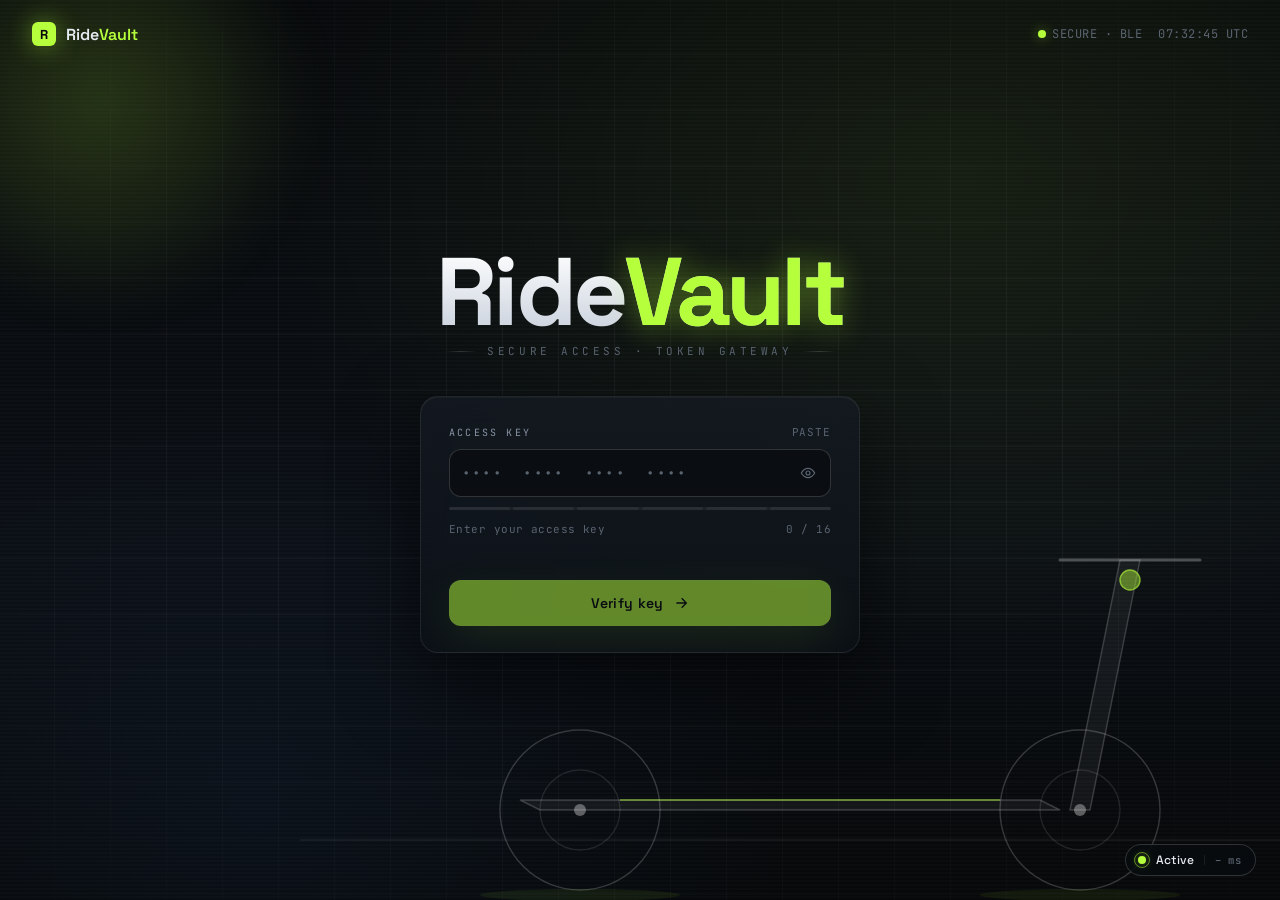
==== commit 84252b1b: "Update index.html" ====
--- a/ride/index.html
+++ b/ride/index.html
@@ -373,19 +373,6 @@
               <span class="spinner-btn" hidden></span>
             </button>
           </form>
-        </div>
-      </div>
-      <div class="footer-cta">
-        <div class="footer-cta-text">No key?</div>
-        <div class="footer-cta-actions">
-          <a href="https://discord.gg/9b5H7mysuz" target="_blank" rel="noopener" class="cta cta-primary">
-            <svg width="13" height="13" viewBox="0 0 24 24" fill="none" stroke="currentColor" stroke-width="2"><path d="M16 21v-2a4 4 0 0 0-4-4H6a4 4 0 0 0-4 4v2"/><circle cx="9" cy="7" r="4"/><path d="M19 8v6M22 11h-6"/></svg>
-            Request access
-          </a>
-          <a href="https://discord.gg/9b5H7mysuz" target="_blank" rel="noopener" class="cta cta-ghost">
-            <svg width="13" height="13" viewBox="0 0 24 24" fill="none" stroke="currentColor" stroke-width="2"><circle cx="12" cy="12" r="10"/><path d="M9.1 9a3 3 0 0 1 5.8 1c0 2-3 3-3 3"/><line x1="12" y1="17" x2="12.01" y2="17"/></svg>
-            Help
-          </a>
         </div>
       </div>
     </div>
